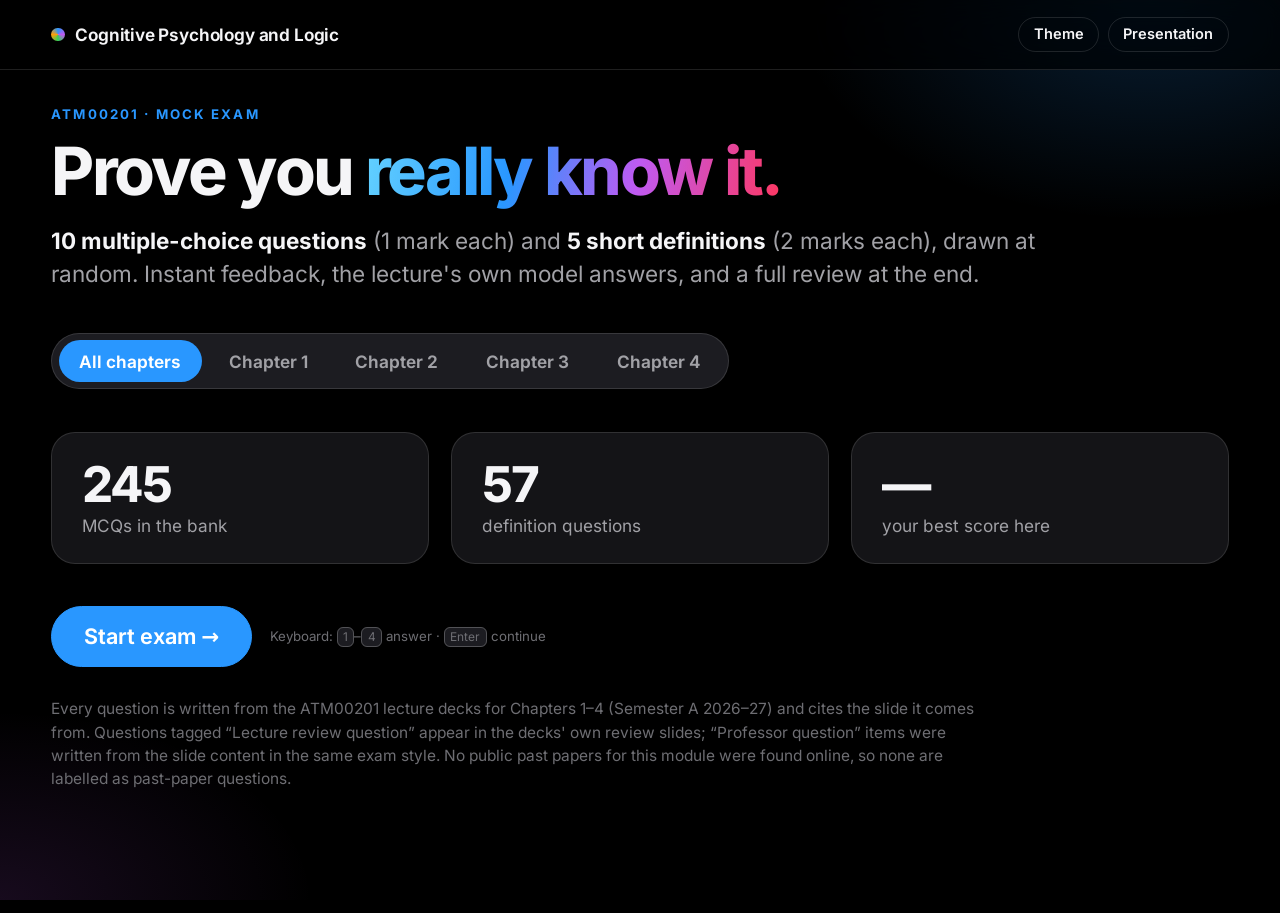
==== exam.html @ c84503ce "Interactive revision presentation and mock exam for ATM00201 Cognitive Psychology and Logic" ====
<!doctype html>
<html lang="en" data-theme="dark">
<head>
<meta charset="utf-8">
<meta name="viewport" content="width=device-width, initial-scale=1">
<title>Mock Exam · Cognitive Psychology and Logic</title>
<meta name="description" content="Interactive mock exam for ATM00201 Cognitive Psychology and Logic: 10 MCQs and 5 short definitions.">
<link rel="preload" href="assets/fonts/inter-latin-var.woff2" as="font" type="font/woff2" crossorigin>
<link rel="icon" href="data:image/svg+xml,%3Csvg xmlns='http://www.w3.org/2000/svg' viewBox='0 0 64 64'%3E%3Crect width='64' height='64' rx='16' fill='%23000'/%3E%3Ccircle cx='32' cy='32' r='14' fill='none' stroke='%232997ff' stroke-width='5'/%3E%3Ccircle cx='32' cy='32' r='4' fill='%23bf5af2'/%3E%3C/svg%3E">
<link rel="stylesheet" href="assets/css/exam.css">
<script>try{var t=localStorage.getItem('cpl-theme');if(t)document.documentElement.dataset.theme=t;}catch(e){}</script>
</head>
<body>
<header class="x-top">
  <a class="x-brand" href="index.html"><span class="x-dot"></span>Cognitive Psychology and Logic</a>
  <div class="x-top-r">
    <button class="x-ghost" id="themeBtn" aria-label="Light or dark">Theme</button>
    <a class="x-ghost" href="index.html">Presentation</a>
  </div>
</header>
<div id="bar"><i></i></div>
<main id="app" aria-live="polite"></main>
<noscript><p style="padding:40px">This mock exam needs JavaScript.</p></noscript>
<script src="exam/bank.js"></script>
<script src="assets/js/exam.js"></script>
</body>
</html>
---- assets/css/exam.css ----
@font-face { font-family: "InterVar"; src: url("../fonts/inter-latin-var.woff2") format("woff2"); font-weight: 100 900; font-display: block; }
:root {
  --font: "InterVar", "Inter", -apple-system, BlinkMacSystemFont, "SF Pro Display", "Segoe UI", system-ui, sans-serif;
  --bg: #000; --surface: #141417; --surface-2: #1c1c21; --line: rgba(255,255,255,.12); --line-2: rgba(255,255,255,.24);
  --text: #f5f5f7; --muted: #a1a1a6; --faint: #6e6e73;
  --blue: #2997ff; --purple: #bf5af2; --green: #30d158; --orange: #ff9f0a; --red: #ff453a; --yellow: #ffd60a; --teal: #64d2ff; --pink: #ff375f;
  --accent: var(--blue);
  --ease: cubic-bezier(.22,.8,.2,1);
  --fs: clamp(17px, 1.05vw + 8px, 30px);
}
:root[data-theme="light"] {
  --bg: #f5f5f7; --surface: #fff; --surface-2: #ececf0; --line: rgba(0,0,0,.1); --line-2: rgba(0,0,0,.22);
  --text: #1d1d1f; --muted: #55555b; --faint: #86868b;
  --blue: #0071e3; --purple: #8944ab; --green: #1f9d45; --orange: #d97100; --red: #e0352b; --yellow: #b38f00; --teal: #0a84c2; --pink: #d70f4b;
}
* { box-sizing: border-box; }
html, body { margin: 0; background: var(--bg); color: var(--text); font-family: var(--font); -webkit-font-smoothing: antialiased; font-size: var(--fs); }
body { min-height: 100vh; }
body::before { content: ""; position: fixed; inset: 0; pointer-events: none; z-index: 0;
  background: radial-gradient(40% 35% at 90% 0%, color-mix(in srgb, var(--accent) 20%, transparent), transparent 70%), radial-gradient(35% 30% at 0% 100%, color-mix(in srgb, var(--purple) 12%, transparent), transparent 70%);
  transition: background 1s; }
a { color: inherit; }
button { font-family: inherit; }

.x-top { position: sticky; top: 0; z-index: 10; display: flex; justify-content: space-between; align-items: center; padding: .8em 4vw;
  background: color-mix(in srgb, var(--bg) 70%, transparent); backdrop-filter: blur(20px) saturate(1.4); -webkit-backdrop-filter: blur(20px) saturate(1.4); border-bottom: 1px solid var(--line); }
.x-brand { text-decoration: none; font-weight: 650; font-size: .8em; display: flex; align-items: center; gap: .6em; letter-spacing: -.01em; }
.x-dot { width: .8em; height: .8em; border-radius: 50%; background: conic-gradient(var(--blue), var(--purple), var(--green), var(--orange), var(--blue)); }
.x-top-r { display: flex; gap: .4em; }
.x-ghost { appearance: none; border: 1px solid var(--line); background: transparent; color: var(--text); font-size: .68em; font-weight: 600; padding: .5em 1em; border-radius: 999px; cursor: pointer; text-decoration: none; }
.x-ghost:hover { border-color: var(--line-2); }
#bar { position: fixed; top: 0; left: 0; right: 0; height: 4px; z-index: 20; }
#bar i { display: block; height: 100%; width: 0; background: var(--accent); transition: width .6s var(--ease), background .6s; }

main { position: relative; z-index: 1; max-width: 1280px; margin: 0 auto; padding: 4vh 4vw 12vh; }
.x-eyebrow { font-size: .62em; font-weight: 700; letter-spacing: .16em; text-transform: uppercase; color: var(--accent); display: flex; gap: .8em; align-items: center; flex-wrap: wrap; }
h1.x-h { font-size: 3.1em; line-height: 1; letter-spacing: -.04em; margin: .25em 0 .3em; font-weight: 750; }
h2.x-q { font-size: 1.75em; line-height: 1.18; letter-spacing: -.02em; margin: .5em 0 .9em; font-weight: 680; }
.x-lead { font-size: 1.05em; color: var(--muted); line-height: 1.45; max-width: 46em; margin: 0; }
.x-lead b { color: var(--text); }
.grad { background: linear-gradient(100deg, var(--teal), var(--blue) 35%, var(--purple) 65%, var(--pink)); -webkit-background-clip: text; background-clip: text; color: transparent; }

.x-card { background: var(--surface); border: 1px solid var(--line); border-radius: 24px; padding: 1.2em 1.4em; }
.x-row { display: flex; gap: .8em; flex-wrap: wrap; align-items: center; }
.x-btn { appearance: none; border: 1px solid var(--line-2); background: var(--surface-2); color: var(--text); font-size: .85em; font-weight: 650; padding: .75em 1.5em; border-radius: 999px; cursor: pointer; transition: transform .3s var(--ease), background .3s, border-color .3s, opacity .3s; display: inline-flex; align-items: center; gap: .5em; text-decoration: none; }
.x-btn:hover { transform: translateY(-2px); border-color: var(--accent); }
.x-btn:active { transform: scale(.97); }
.x-btn.primary { background: var(--accent); border-color: var(--accent); color: #fff; }
.x-btn[disabled] { opacity: .35; pointer-events: none; }
.x-seg { display: inline-flex; flex-wrap: wrap; gap: .3em; background: var(--surface-2); border: 1px solid var(--line); padding: .3em; border-radius: 999px; }
.x-seg button { appearance: none; border: 0; background: transparent; color: var(--muted); font-size: .8em; font-weight: 650; padding: .6em 1.2em; border-radius: 999px; cursor: pointer; transition: all .35s var(--ease); }
.x-seg button.on { background: var(--accent); color: #fff; }
.x-pill { display: inline-flex; align-items: center; gap: .4em; font-size: .62em; font-weight: 650; padding: .35em .85em; border-radius: 999px; background: color-mix(in srgb, var(--accent) 15%, transparent); color: var(--accent); border: 1px solid color-mix(in srgb, var(--accent) 40%, transparent); letter-spacing: .02em; text-transform: none; }
.x-pill.n { background: var(--surface-2); color: var(--muted); border-color: var(--line); }

/* setup */
.x-setup-grid { display: grid; grid-template-columns: repeat(3, 1fr); gap: 1em; margin: 2em 0; }
.x-stat b { display: block; font-size: 2.3em; letter-spacing: -.04em; font-weight: 750; line-height: 1.05; }
.x-stat span { color: var(--muted); font-size: .8em; }
.x-note { font-size: .72em; color: var(--faint); line-height: 1.5; margin-top: 2em; max-width: 60em; }

/* dots */
.x-dots { display: flex; gap: .35em; margin: 1.2em 0 0; flex-wrap: wrap; }
.x-dots i { width: 1.6em; height: .35em; border-radius: 4px; background: var(--line); transition: background .4s; }
.x-dots i.cur { background: var(--text); }
.x-dots i.ok { background: var(--green); }
.x-dots i.bad { background: var(--red); }
.x-dots i.part { background: var(--yellow); }

/* MCQ */
.x-opts { display: grid; grid-template-columns: 1fr; gap: .7em; }
@media (min-width: 900px) { .x-opts { grid-template-columns: 1fr 1fr; } }
.x-opt { appearance: none; text-align: left; cursor: pointer; display: flex; gap: .9em; align-items: center; background: var(--surface); border: 1.5px solid var(--line); border-radius: 22px; padding: 1em 1.2em; font-size: .95em; color: var(--text); font-weight: 520; line-height: 1.3; transition: all .35s var(--ease); }
.x-opt .k { flex: none; width: 2.1em; height: 2.1em; border-radius: 50%; display: grid; place-items: center; background: var(--surface-2); font-weight: 750; font-size: .75em; color: var(--muted); transition: all .35s; }
.x-opt:hover { border-color: var(--line-2); transform: translateY(-2px); }
.x-opt.right { border-color: var(--green); background: color-mix(in srgb, var(--green) 13%, transparent); }
.x-opt.right .k { background: var(--green); color: #fff; }
.x-opt.wrong { border-color: var(--red); background: color-mix(in srgb, var(--red) 12%, transparent); animation: shake .45s; }
.x-opt.wrong .k { background: var(--red); color: #fff; }
.x-opt.fade { opacity: .38; }
.x-opts.locked .x-opt { pointer-events: none; }
@keyframes shake { 0%,100% { transform: translateX(0); } 25%,75% { transform: translateX(-8px); } 50% { transform: translateX(8px); } }

.x-feedback { margin-top: 1.2em; border-radius: 20px; padding: 1em 1.2em; border: 1px solid var(--line); background: var(--surface); opacity: 0; transform: translateY(10px); transition: all .5s var(--ease); }
.x-feedback.show { opacity: 1; transform: none; }
.x-feedback h4 { margin: 0 0 .3em; font-size: 1em; }
.x-feedback p { margin: 0; color: var(--muted); line-height: 1.5; font-size: .85em; }
.x-feedback .src { font-size: .65em; color: var(--faint); margin-top: .7em; }
.x-feedback.good { border-color: color-mix(in srgb, var(--green) 50%, transparent); }
.x-feedback.good h4 { color: var(--green); }
.x-feedback.bad { border-color: color-mix(in srgb, var(--red) 50%, transparent); }
.x-feedback.bad h4 { color: var(--red); }

/* definitions */
textarea.x-ta { width: 100%; min-height: 7em; resize: vertical; font-family: inherit; font-size: .95em; line-height: 1.45; color: var(--text); background: var(--surface); border: 1.5px solid var(--line); border-radius: 22px; padding: 1em 1.2em; outline: none; transition: border-color .3s, box-shadow .3s; }
textarea.x-ta:focus { border-color: var(--accent); box-shadow: 0 0 0 4px color-mix(in srgb, var(--accent) 20%, transparent); }
.x-kw { display: flex; flex-wrap: wrap; gap: .45em; margin: .8em 0; }
.x-kw span { font-size: .68em; font-weight: 650; padding: .35em .8em; border-radius: 999px; border: 1px solid var(--line); color: var(--faint); background: var(--surface-2); transition: all .4s; }
.x-kw span.hit { color: var(--green); border-color: color-mix(in srgb, var(--green) 55%, transparent); background: color-mix(in srgb, var(--green) 12%, transparent); }
.x-model { font-size: .95em; line-height: 1.5; color: var(--text); margin: .3em 0 0; }
.x-mark { display: flex; align-items: center; gap: .8em; flex-wrap: wrap; margin-top: 1em; }
.x-mark .lbl { font-size: .75em; color: var(--muted); }

.x-nav { display: flex; justify-content: space-between; align-items: center; margin-top: 1.8em; gap: 1em; flex-wrap: wrap; }
.x-hint { font-size: .62em; color: var(--faint); }
kbd { font-family: inherit; font-size: .9em; padding: .1em .45em; border-radius: 6px; border: 1px solid var(--line-2); background: var(--surface-2); }

/* results */
.x-res { display: grid; grid-template-columns: auto 1fr; gap: 3em; align-items: center; margin: 1.5em 0 2em; }
@media (max-width: 800px) { .x-res { grid-template-columns: 1fr; } .x-setup-grid { grid-template-columns: 1fr; } }
.x-ring { width: 11em; height: 11em; position: relative; display: grid; place-items: center; }
.x-ring svg { position: absolute; inset: 0; transform: rotate(-90deg); }
.x-ring .v { text-align: center; }
.x-ring .v b { display: block; font-size: 2.6em; font-weight: 780; letter-spacing: -.04em; line-height: 1; }
.x-ring .v span { color: var(--muted); font-size: .75em; }
.x-bars { display: flex; flex-direction: column; gap: .7em; }
.x-bars .b { display: grid; grid-template-columns: 8em 1fr 4em; gap: .8em; align-items: center; font-size: .8em; }
.x-bars .t { height: .55em; border-radius: 6px; background: var(--surface-2); overflow: hidden; }
.x-bars .t i { display: block; height: 100%; width: 0; border-radius: 6px; transition: width 1.2s var(--ease); }
.x-bars .n { text-align: right; color: var(--muted); font-variant-numeric: tabular-nums; }
.x-review { display: flex; flex-direction: column; gap: .7em; margin-top: 1.5em; }
.x-review .it { background: var(--surface); border: 1px solid var(--line); border-left: 5px solid var(--line); border-radius: 16px; padding: .9em 1.1em; }
.x-review .it.ok { border-left-color: var(--green); }
.x-review .it.bad { border-left-color: var(--red); }
.x-review .it.part { border-left-color: var(--yellow); }
.x-review .it .q { font-weight: 650; font-size: .85em; line-height: 1.35; }
.x-review .it .a { font-size: .75em; color: var(--muted); margin-top: .35em; line-height: 1.45; }
.x-review .it .a b { color: var(--text); }
.fade-in { animation: fin .6s var(--ease) both; }
@keyframes fin { from { opacity: 0; transform: translateY(16px); } to { opacity: 1; transform: none; } }
@media (prefers-reduced-motion: reduce) { *, *::before, *::after { animation-duration: .01ms !important; transition-duration: .01ms !important; } }
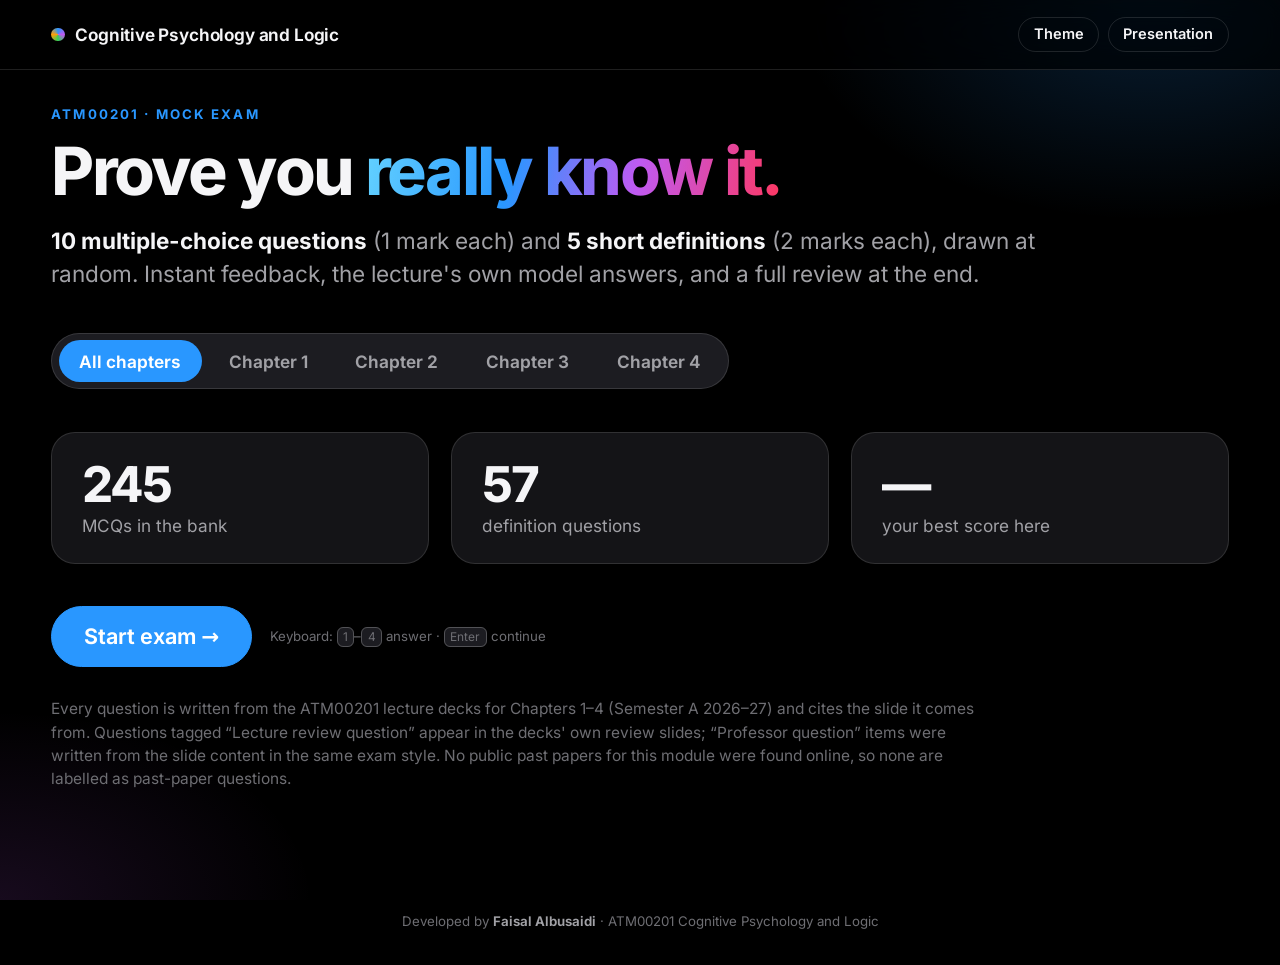
==== commit ef9ec13d: "Add author credit and 'See it in the slides' answer preview to the mock exam" ====
--- a/exam.html
+++ b/exam.html
@@ -4,6 +4,7 @@
 <meta charset="utf-8">
 <meta name="viewport" content="width=device-width, initial-scale=1">
 <title>Mock Exam · Cognitive Psychology and Logic</title>
+<meta name="author" content="Faisal Albusaidi">
 <meta name="description" content="Interactive mock exam for ATM00201 Cognitive Psychology and Logic: 10 MCQs and 5 short definitions.">
 <link rel="preload" href="assets/fonts/inter-latin-var.woff2" as="font" type="font/woff2" crossorigin>
 <link rel="icon" href="data:image/svg+xml,%3Csvg xmlns='http://www.w3.org/2000/svg' viewBox='0 0 64 64'%3E%3Crect width='64' height='64' rx='16' fill='%23000'/%3E%3Ccircle cx='32' cy='32' r='14' fill='none' stroke='%232997ff' stroke-width='5'/%3E%3Ccircle cx='32' cy='32' r='4' fill='%23bf5af2'/%3E%3C/svg%3E">
@@ -20,6 +21,7 @@
 </header>
 <div id="bar"><i></i></div>
 <main id="app" aria-live="polite"></main>
+<footer class="x-foot">Developed by <b>Faisal Albusaidi</b> · ATM00201 Cognitive Psychology and Logic</footer>
 <noscript><p style="padding:40px">This mock exam needs JavaScript.</p></noscript>
 <script src="exam/bank.js"></script>
 <script src="assets/js/exam.js"></script>
--- a/assets/css/exam.css
+++ b/assets/css/exam.css
@@ -129,3 +129,26 @@
 .fade-in { animation: fin .6s var(--ease) both; }
 @keyframes fin { from { opacity: 0; transform: translateY(16px); } to { opacity: 1; transform: none; } }
 @media (prefers-reduced-motion: reduce) { *, *::before, *::after { animation-duration: .01ms !important; transition-duration: .01ms !important; } }
+
+.x-foot { position: relative; z-index: 1; text-align: center; color: var(--faint); font-size: .62em; padding: 0 4vw 4vh; }
+.x-foot b { color: var(--muted); font-weight: 650; }
+
+/* answer preview */
+.x-btn.sm { font-size: .68em; padding: .55em 1.1em; }
+.x-peek { border-color: color-mix(in srgb, var(--yellow) 60%, transparent); }
+.x-peek::before { content: ""; width: .55em; height: .55em; border-radius: 50%; background: var(--yellow); box-shadow: 0 0 10px var(--yellow); }
+.x-modal { position: fixed; inset: 0; z-index: 100; display: grid; place-items: center; padding: 3vh 3vw;
+  background: color-mix(in srgb, var(--bg) 70%, transparent); backdrop-filter: blur(18px) saturate(1.3); -webkit-backdrop-filter: blur(18px) saturate(1.3);
+  opacity: 0; transition: opacity .35s var(--ease); }
+.x-modal.open { opacity: 1; }
+.x-mcard { width: min(1180px, 94vw); background: var(--surface); border: 1px solid var(--line-2); border-radius: 26px; overflow: hidden;
+  box-shadow: 0 40px 120px -30px rgba(0,0,0,.7); transform: translateY(18px) scale(.98); transition: transform .45s var(--ease); }
+.x-modal.open .x-mcard { transform: none; }
+.x-mhead { display: flex; justify-content: space-between; align-items: center; gap: 1em; padding: .9em 1.1em; }
+.x-mtitle { font-size: .95em; font-weight: 680; letter-spacing: -.01em; margin-top: .25em; }
+.x-frame { position: relative; aspect-ratio: 16 / 9; max-height: 70vh; background: #000; border-top: 1px solid var(--line); border-bottom: 1px solid var(--line); }
+.x-frame iframe { position: absolute; inset: 0; width: 100%; height: 100%; border: 0; }
+.x-load { position: absolute; inset: 0; display: grid; place-items: center; color: var(--muted); font-size: .8em; transition: opacity .6s; pointer-events: none; z-index: 1; }
+.x-mfoot { display: flex; justify-content: space-between; align-items: center; gap: 1em; padding: .9em 1.1em; flex-wrap: wrap; }
+.x-ans { display: flex; align-items: center; gap: .6em; font-size: .8em; font-weight: 600; flex: 1; min-width: 14em; line-height: 1.35; }
+.x-ans span { flex: none; background: var(--yellow); color: #000; font-weight: 800; font-size: .8em; padding: .3em .8em; border-radius: 999px; }
